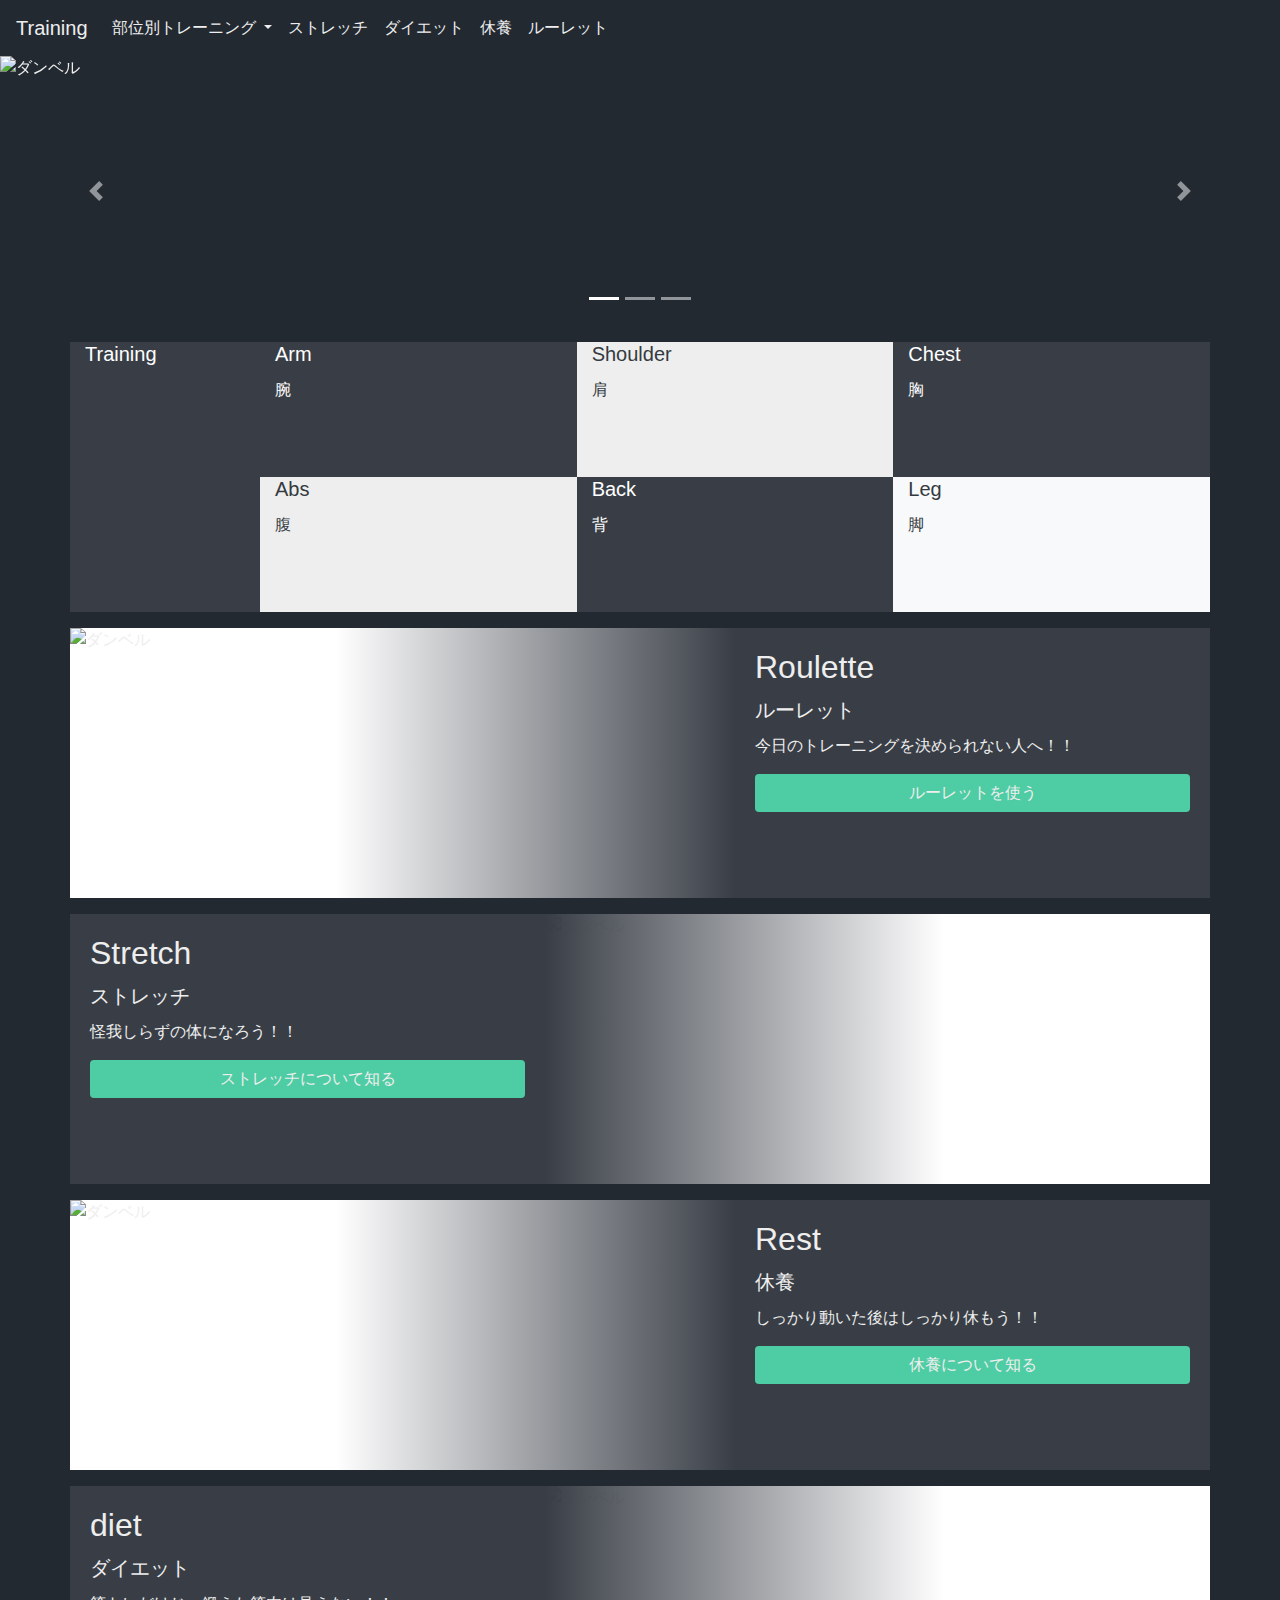
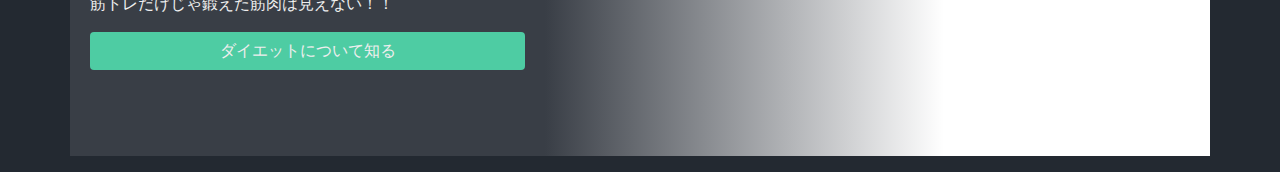
==== index.html @ 97d259b3 "色修正" ====
<!doctype html>
<html lang="ja">
  <head>
    <!-- Required meta tags -->
    <meta charset="utf-8">
    <meta name="viewport" content="width=device-width, initial-scale=1, shrink-to-fit=no">

    <!-- Bootstrap CSSの読み込み -->
    <link rel="stylesheet" href="https://stackpath.bootstrapcdn.com/bootstrap/4.5.2/css/bootstrap.min.css" integrity="sha384-JcKb8q3iqJ61gNV9KGb8thSsNjpSL0n8PARn9HuZOnIxN0hoP+VmmDGMN5t9UJ0Z" crossorigin="anonymous">

    <link rel="stylesheet" href="style.css">

    <title>html-04</title>
  </head>
  <body>
    <!-- Optional JavaScript -->
    <!-- jQuery first, Popper.js, Bootstrap JSの順番に読み込む -->
    <script src="https://code.jquery.com/jquery-3.5.1.slim.min.js" integrity="sha384-DfXdz2htPH0lsSSs5nCTpuj/zy4C+OGpamoFVy38MVBnE+IbbVYUew+OrCXaRkfj" crossorigin="anonymous"></script>
    <script src="https://cdn.jsdelivr.net/npm/popper.js@1.16.1/dist/umd/popper.min.js" integrity="sha384-9/reFTGAW83EW2RDu2S0VKaIzap3H66lZH81PoYlFhbGU+6BZp6G7niu735Sk7lN" crossorigin="anonymous"></script>
    <script src="https://stackpath.bootstrapcdn.com/bootstrap/4.5.2/js/bootstrap.min.js" integrity="sha384-B4gt1jrGC7Jh4AgTPSdUtOBvfO8shuf57BaghqFfPlYxofvL8/KUEfYiJOMMV+rV" crossorigin="anonymous"></script>

    <nav class="navbar navbar-expand-lg bgc-A">
      <a class="navbar-brand mb-0 h1 tec-D" href="index.html">Training</a>
      <button class="navbar-toggler" type="button" data-toggle="collapse" data-target="#navbarSupportedContent" aria-controls="navbarSupportedContent" aria-expanded="false" aria-label="Toggle navigation">
        <span class="navbar-toggler-icon"></span>
      </button>
    
      <div class="collapse navbar-collapse" id="navbarSupportedContent">
        <ul class="navbar-nav mr-auto">
          <li class="nav-item dropdown active">
            <a class="nav-link dropdown-toggle tec-D" href="#" id="navbarDropdown" role="button" data-toggle="dropdown" aria-haspopup="true" aria-expanded="false">
              部位別トレーニング
            </a>
            <div class="dropdown-menu" aria-labelledby="navbarDropdown">
              <a class="dropdown-item" href="Training/Arm.html">腕</a>
              <a class="dropdown-item" href="Training/Shoulder.html">肩</a>
              <a class="dropdown-item" href="Training/Chest.html">胸</a>
              <a class="dropdown-item" href="Training/Abs.html">腹</a>
              <a class="dropdown-item" href="Training/back.html">背</a>
              <a class="dropdown-item" href="Training/Leg.html">脚</a>
            </div>
          </li>
          <li class="nav-item active">
            <a class="nav-link tec-D" href="Stretch/index.html">ストレッチ</a>
          </li>
          <li class="nav-item active">
            <a class="nav-link tec-D" href="diet/index.html">ダイエット</a>
          </li>
          <li class="nav-item active">
            <a class="nav-link tec-D" href="Rest/index.html">休養</a>
          </li>
          <li class="nav-item active">
            <a class="nav-link tec-D" href="roulette/index.html">ルーレット</a>
          </li>
        </ul>
      </div>
    </nav>
    <div id="carouselExampleIndicators" class="carousel slide mb-3" data-ride="carousel">
      <ol class="carousel-indicators">
        <li data-target="#carouselExampleIndicators" data-slide-to="0" class="active"></li>
        <li data-target="#carouselExampleIndicators" data-slide-to="1"></li>
        <li data-target="#carouselExampleIndicators" data-slide-to="2"></li>
      </ol>
      <div class="carousel-inner">
        <div class="carousel-item active">
          <img src="C:\Users\昆\Documents\f18064_3\情報工学基礎実習Ⅱ\実習\面白画像\ダンベル (3).jpg" alt="ダンベル" class="bd-placeholder-img bd-placeholder-img-lg d-block w-100">
        </div>
        <div class="carousel-item">
          <img src="C:\Users\昆\Documents\f18064_3\情報工学基礎実習Ⅱ\実習\面白画像\プレート集合 (4).jpg" alt="ダンベル" class="bd-placeholder-img bd-placeholder-img-lg d-block w-100">
        </div>
        <div class="carousel-item">
          <img src="C:\Users\昆\Documents\f18064_3\情報工学基礎実習Ⅱ\実習\面白画像\ランニング (16).jpg" alt="ダンベル" class="bd-placeholder-img bd-placeholder-img-lg d-block w-100">
        </div>
      </div>
      <a class="carousel-control-prev" href="#carouselExampleIndicators" role="button" data-slide="prev">
        <span class="carousel-control-prev-icon" aria-hidden="true"></span>
        <span class="sr-only">Previous</span>
      </a>
      <a class="carousel-control-next" href="#carouselExampleIndicators" role="button" data-slide="next">
        <span class="carousel-control-next-icon" aria-hidden="true"></span>
        <span class="sr-only">Next</span>
      </a>
    </div>
    <main class="container">
      <div class="row mb-3" style="height: 270px;">
        <div class="col-2 card text-white rounded-0 border border-0 bgc-B">
          <h5 class="card-title">Training</h5>
        </div>
        <div class="col-10 card rounded-0 border border-0">
          <div class="row"  style="height: 135px;">
            <a href="Training/Arm.html" class="col-4 card text-white rounded-0 border border-0 bgc-B">
              <h5 class="card-title">Arm</h5>
              <p class="card-text">腕</p>
            </a>
            <a href="Training/shoulder.html"  class="col-4 card text-dark rounded-0 border border-0 bgc-D">
              <h5 class="card-title">Shoulder</h5>
              <p class="text">肩</p>
            </a>
            <a href="Training/Chest.html" class="col-4 card text-white rounded-0 border border-0 bgc-B">
              <h5 class="card-title">Chest</h5>
              <p class="text">胸</p>
            </a>
          </div>
          <div class="row" style="height: 135px;">
            <a href="Training/Abs.html"  class="col-4 card text-dark rounded-0 border border-0 bgc-D">
              <h5 class="card-title">Abs</h5>
              <p class="text">腹</p>
            </a>
            <a href="Training/back.html" class="col-4 card text-white rounded-0 border border-0 bgc-B">
              <h5 class="card-title">Back</h5>
              <p class="text">背</p>
            </a>
            <a href="Training/Leg.html"  class="col-4 card bg-light text-dark rounded-0 border border-0">
              <h5 class="card-title">Leg</h5>
              <p class="text">脚</p>
            </a>
          </div>
        </div>
      </div>
      <div class="row">
        <div class="card mb-3 rounded-0 border border-0" style="width: 100%;">
          <div class="row no-gutters">
            <div class="col-md-7 trim-l">
              <img src="C:\Users\昆\Documents\f18064_3\情報工学基礎実習Ⅱ\実習\面白画像\プレート中央.jpg" alt="ダンベル" class="bd-placeholder-img bd-placeholder-img-lg d-block w-100">
            </div>
            <div class="col-md-5 bgc-B">
              <div class="card-body">
                <h2 class="card-title tec-D">Roulette</h2>
                <h5 class="card-title tec-D">ルーレット</h5>
                <p class="card-text tec-D">今日のトレーニングを決められない人へ！！</p>
                <a class="btn btn-block bgc-C tec-B" href="roulette/index.html" role="button">ルーレットを使う</a>
              </div>
            </div>
          </div>
        </div>
      </div>
      <div class="row">
        <div class="card mb-3 rounded-0 border border-0" style="width: 100%;">
          <div class="row no-gutters">
            <div class="col-md-5 bgc-B">
              <div class="card-body">
                <h2 class="card-title tec-D">Stretch</h2>
                <h5 class="card-title tec-D">ストレッチ</h5>
                <p class="card-text tec-D">怪我しらずの体になろう！！</p>
                <a class="btn btn-block bgc-C tec-B" href="Stretch/index.html" role="button">ストレッチについて知る</a>
              </div>
            </div>
            <div class="col-md-7 trim-r">
              <img src="C:\Users\昆\Documents\f18064_3\情報工学基礎実習Ⅱ\実習\面白画像\開脚 (4).jpg" alt="ダンベル" class="bd-placeholder-img bd-placeholder-img-lg d-block w-100">
            </div>
          </div>
        </div>
      </div>
      <div class="row">
        <div class="card mb-3 rounded-0 border border-0" style="width: 100%;">
          <div class="row no-gutters">
            <div class="col-md-7 trim-l">
              <img src="C:\Users\昆\Documents\f18064_3\情報工学基礎実習Ⅱ\実習\面白画像\休息.jpg" alt="ダンベル" class="bd-placeholder-img bd-placeholder-img-lg d-block w-100">
            </div>
            <div class="col-md-5 bgc-B">
              <div class="card-body">
                <h2 class="card-title tec-D">Rest</h2>
                <h5 class="card-title tec-D">休養</h5>
                <p class="card-text tec-D">しっかり動いた後はしっかり休もう！！</p>
                <a class="btn btn-block bgc-C tec-B" href="Rest/index.html" role="button">休養について知る</a>
              </div>
            </div>
          </div>
        </div>
      </div>
      <div class="row">
        <div class="card mb-3 rounded-0 border border-0" style="width: 100%;">
          <div class="row no-gutters">
            <div class="col-md-5 bgc-B">
              <div class="card-body">
                <h2 class="card-title tec-D">diet</h2>
                <h5 class="card-title tec-D">ダイエット</h5>
                <p class="card-text tec-D">筋トレだけじゃ鍛えた筋肉は見えない！！</p>
                <a class="btn btn-block bgc-C tec-B" href="diet/index.html" role="button">ダイエットについて知る</a>
              </div>
            </div>
            <div class="col-md-7 trim-r">
              <img src="C:\Users\昆\Documents\f18064_3\情報工学基礎実習Ⅱ\実習\面白画像\ランニング (11).jpg" alt="ダンベル" class="bd-placeholder-img bd-placeholder-img-lg d-block w-100">
            </div>
          </div>
        </div>
      </div>
    </main>
  </body>
</html>
---- style.css ----
body{
    background-color: #232931;
    color: #eeeeee;
}
img{
    width: 100％;
    height:270px;
    object-fit: cover;
}
a:link { color: #eeeeee; }
a:visited { color: #eeeeee; }
a:hover { color: #4ecca3; }
a:active { color:#4ecca3; }
.bgc-A{
    background-color: #232931;
}
.bgc-B{
    background-color: #393e46;
}
.bgc-C{
    background-color: #4ecca3;
}
.bgc-D{
    background-color: #eeeeee;
}
.tec-A{
    color: #232931;
}
.tec-B{
    color: #393e46;
}
.tec-C{
    color: #4ecca3;
}
.tec-D{
    color: #eeeeee;
}
.trim-l{
    position:relative;
  }
.trim-l:after{
    position: absolute;
    content:"";
    top:0;
    left:0;
    width: 100%;
    height:100%;
    background: -webkit-linear-gradient(left, rgba(255, 255, 255, 0) 40%, #393e46 100%); 
  }
.trim-r{
    position:relative;
  }
.trim-r:after{
    position: absolute;
    content:"";
    top:0;
    left:0;
    width: 100%;
    height:100%;
    background: -webkit-linear-gradient(right, rgba(255, 255, 255, 0) 40%, #393e46 100%); 
  }
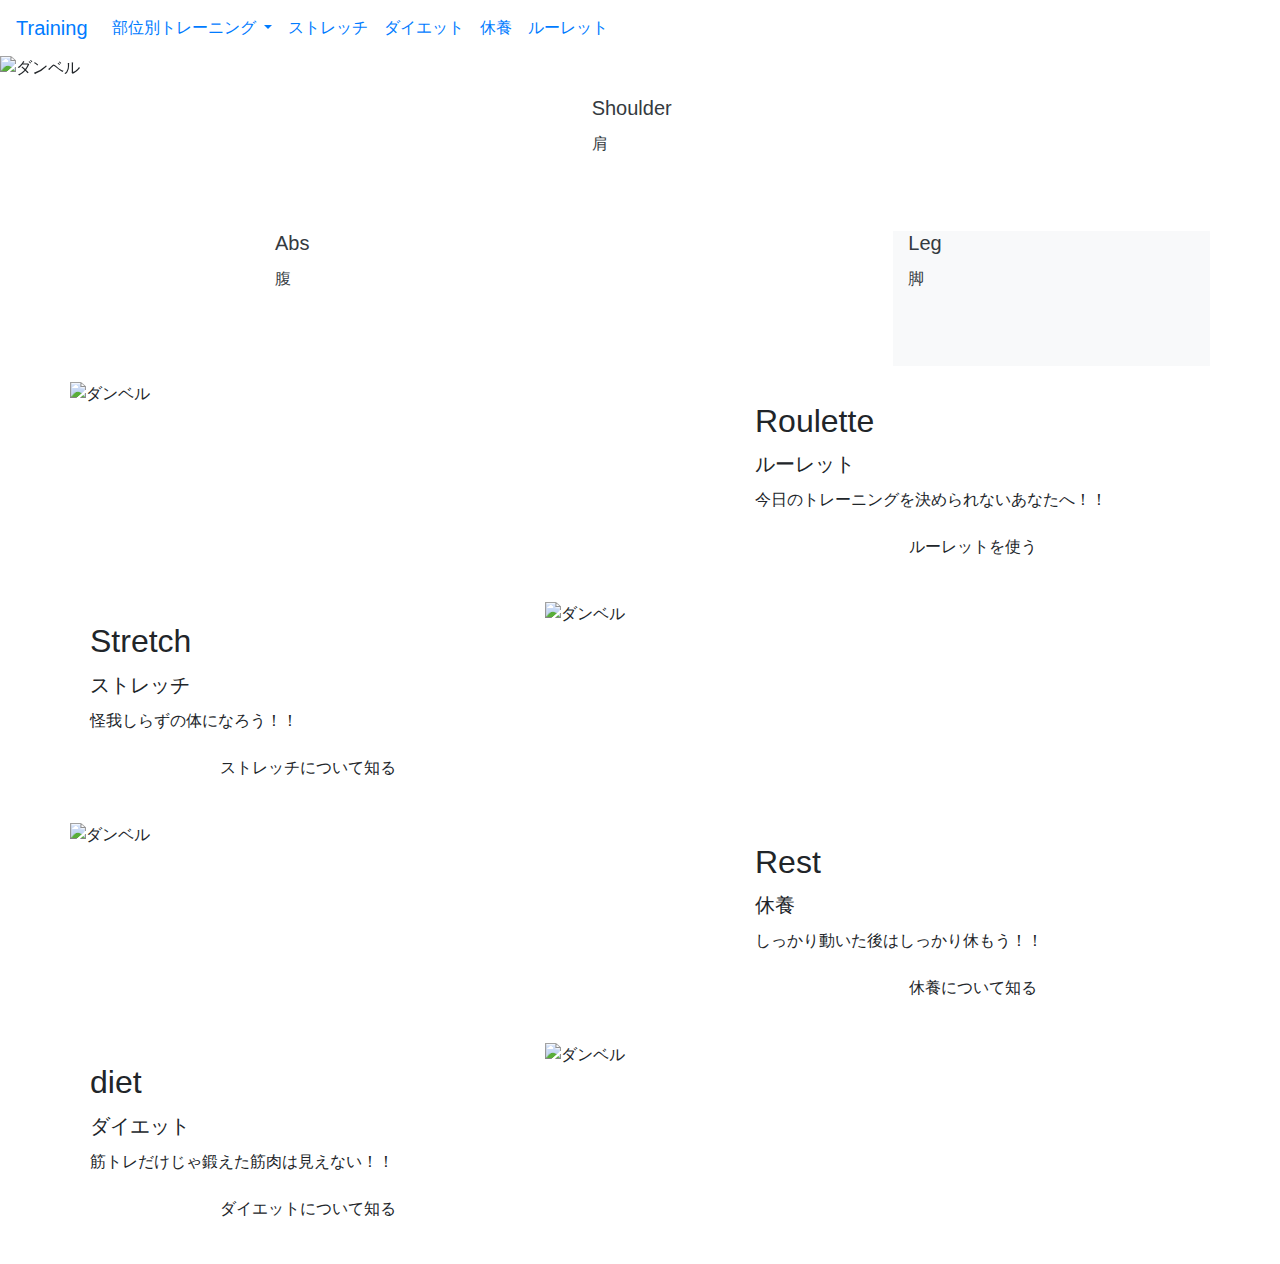
==== commit ae445a81: "ルーレットの動作追加" ====
--- a/index.html
+++ b/index.html
@@ -8,7 +8,8 @@
     <!-- Bootstrap CSSの読み込み -->
     <link rel="stylesheet" href="https://stackpath.bootstrapcdn.com/bootstrap/4.5.2/css/bootstrap.min.css" integrity="sha384-JcKb8q3iqJ61gNV9KGb8thSsNjpSL0n8PARn9HuZOnIxN0hoP+VmmDGMN5t9UJ0Z" crossorigin="anonymous">
 
-    <link rel="stylesheet" href="style.css">
+    <link rel="stylesheet" href="../html-04/style.css">
+    <link rel="stylesheet" href="../html-04/top.css">
 
     <title>html-04</title>
   </head>
@@ -20,7 +21,7 @@
     <script src="https://stackpath.bootstrapcdn.com/bootstrap/4.5.2/js/bootstrap.min.js" integrity="sha384-B4gt1jrGC7Jh4AgTPSdUtOBvfO8shuf57BaghqFfPlYxofvL8/KUEfYiJOMMV+rV" crossorigin="anonymous"></script>
 
     <nav class="navbar navbar-expand-lg bgc-A">
-      <a class="navbar-brand mb-0 h1 tec-D" href="index.html">Training</a>
+      <a class="navbar-brand mb-0 h1 tec-D" href="../html-04/index.html">Training</a>
       <button class="navbar-toggler" type="button" data-toggle="collapse" data-target="#navbarSupportedContent" aria-controls="navbarSupportedContent" aria-expanded="false" aria-label="Toggle navigation">
         <span class="navbar-toggler-icon"></span>
       </button>
@@ -32,25 +33,25 @@
               部位別トレーニング
             </a>
             <div class="dropdown-menu" aria-labelledby="navbarDropdown">
-              <a class="dropdown-item" href="Training/Arm.html">腕</a>
-              <a class="dropdown-item" href="Training/Shoulder.html">肩</a>
-              <a class="dropdown-item" href="Training/Chest.html">胸</a>
-              <a class="dropdown-item" href="Training/Abs.html">腹</a>
-              <a class="dropdown-item" href="Training/back.html">背</a>
-              <a class="dropdown-item" href="Training/Leg.html">脚</a>
+              <a class="dropdown-item" href="../html-04/Training/Arm.html">腕</a>
+              <a class="dropdown-item" href="../html-04/Training/Shoulder.html">肩</a>
+              <a class="dropdown-item" href="../html-04/Training/Chest.html">胸</a>
+              <a class="dropdown-item" href="../html-04/Training/Abs.html">腹</a>
+              <a class="dropdown-item" href="../html-04/Training/back.html">背</a>
+              <a class="dropdown-item" href="../html-04/Training/Leg.html">脚</a>
             </div>
           </li>
           <li class="nav-item active">
-            <a class="nav-link tec-D" href="Stretch/index.html">ストレッチ</a>
+            <a class="nav-link tec-D" href="../html-04/Stretch/index.html">ストレッチ</a>
           </li>
           <li class="nav-item active">
-            <a class="nav-link tec-D" href="diet/index.html">ダイエット</a>
+            <a class="nav-link tec-D" href="../html-04/Diet/index.html">ダイエット</a>
           </li>
           <li class="nav-item active">
-            <a class="nav-link tec-D" href="Rest/index.html">休養</a>
+            <a class="nav-link tec-D" href="../html-04/Rest/index.html">休養</a>
           </li>
           <li class="nav-item active">
-            <a class="nav-link tec-D" href="roulette/index.html">ルーレット</a>
+            <a class="nav-link tec-D" href="../html-04/Roulette/index.html">ルーレット</a>
           </li>
         </ul>
       </div>
@@ -83,34 +84,34 @@
     </div>
     <main class="container">
       <div class="row mb-3" style="height: 270px;">
-        <div class="col-2 card text-white rounded-0 border border-0 bgc-B">
+        <div class="col-sm-2 card text-white rounded-0 border border-0 bgc-B">
           <h5 class="card-title">Training</h5>
         </div>
-        <div class="col-10 card rounded-0 border border-0">
+        <div class="col-sm-10 card rounded-0 border border-0">
           <div class="row"  style="height: 135px;">
-            <a href="Training/Arm.html" class="col-4 card text-white rounded-0 border border-0 bgc-B">
+            <a href="../html-04/Training/Arm.html" class="col-4 card text-white rounded-0 border border-0 bgc-B">
               <h5 class="card-title">Arm</h5>
               <p class="card-text">腕</p>
             </a>
-            <a href="Training/shoulder.html"  class="col-4 card text-dark rounded-0 border border-0 bgc-D">
+            <a href="../html-04/Training/Shoulder.html"  class="col-4 card text-dark rounded-0 border border-0 bgc-D">
               <h5 class="card-title">Shoulder</h5>
               <p class="text">肩</p>
             </a>
-            <a href="Training/Chest.html" class="col-4 card text-white rounded-0 border border-0 bgc-B">
+            <a href="../html-04/Training/Chest.html" class="col-4 card text-white rounded-0 border border-0 bgc-B">
               <h5 class="card-title">Chest</h5>
               <p class="text">胸</p>
             </a>
           </div>
           <div class="row" style="height: 135px;">
-            <a href="Training/Abs.html"  class="col-4 card text-dark rounded-0 border border-0 bgc-D">
+            <a href="../html-04/Training/Abs.html"  class="col-4 card text-dark rounded-0 border border-0 bgc-D">
               <h5 class="card-title">Abs</h5>
               <p class="text">腹</p>
             </a>
-            <a href="Training/back.html" class="col-4 card text-white rounded-0 border border-0 bgc-B">
+            <a href="../html-04/Training/back.html" class="col-4 card text-white rounded-0 border border-0 bgc-B">
               <h5 class="card-title">Back</h5>
               <p class="text">背</p>
             </a>
-            <a href="Training/Leg.html"  class="col-4 card bg-light text-dark rounded-0 border border-0">
+            <a href="../html-04/Training/Leg.html"  class="col-4 card bg-light text-dark rounded-0 border border-0">
               <h5 class="card-title">Leg</h5>
               <p class="text">脚</p>
             </a>
@@ -127,8 +128,8 @@
               <div class="card-body">
                 <h2 class="card-title tec-D">Roulette</h2>
                 <h5 class="card-title tec-D">ルーレット</h5>
-                <p class="card-text tec-D">今日のトレーニングを決められない人へ！！</p>
-                <a class="btn btn-block bgc-C tec-B" href="roulette/index.html" role="button">ルーレットを使う</a>
+                <p class="card-text tec-D">今日のトレーニングを決められないあなたへ！！</p>
+                <a class="btn btn-block bgc-C tec-B" href="../html-04/Roulette/index.html" role="button">ルーレットを使う</a>
               </div>
             </div>
           </div>
@@ -142,7 +143,7 @@
                 <h2 class="card-title tec-D">Stretch</h2>
                 <h5 class="card-title tec-D">ストレッチ</h5>
                 <p class="card-text tec-D">怪我しらずの体になろう！！</p>
-                <a class="btn btn-block bgc-C tec-B" href="Stretch/index.html" role="button">ストレッチについて知る</a>
+                <a class="btn btn-block bgc-C tec-B" href="../html-04/Stretch/index.html" role="button">ストレッチについて知る</a>
               </div>
             </div>
             <div class="col-md-7 trim-r">
@@ -162,7 +163,7 @@
                 <h2 class="card-title tec-D">Rest</h2>
                 <h5 class="card-title tec-D">休養</h5>
                 <p class="card-text tec-D">しっかり動いた後はしっかり休もう！！</p>
-                <a class="btn btn-block bgc-C tec-B" href="Rest/index.html" role="button">休養について知る</a>
+                <a class="btn btn-block bgc-C tec-B" href="../html-04/Rest/index.html" role="button">休養について知る</a>
               </div>
             </div>
           </div>
@@ -176,7 +177,7 @@
                 <h2 class="card-title tec-D">diet</h2>
                 <h5 class="card-title tec-D">ダイエット</h5>
                 <p class="card-text tec-D">筋トレだけじゃ鍛えた筋肉は見えない！！</p>
-                <a class="btn btn-block bgc-C tec-B" href="diet/index.html" role="button">ダイエットについて知る</a>
+                <a class="btn btn-block bgc-C tec-B" href="../html-04/Diet/index.html" role="button">ダイエットについて知る</a>
               </div>
             </div>
             <div class="col-md-7 trim-r">
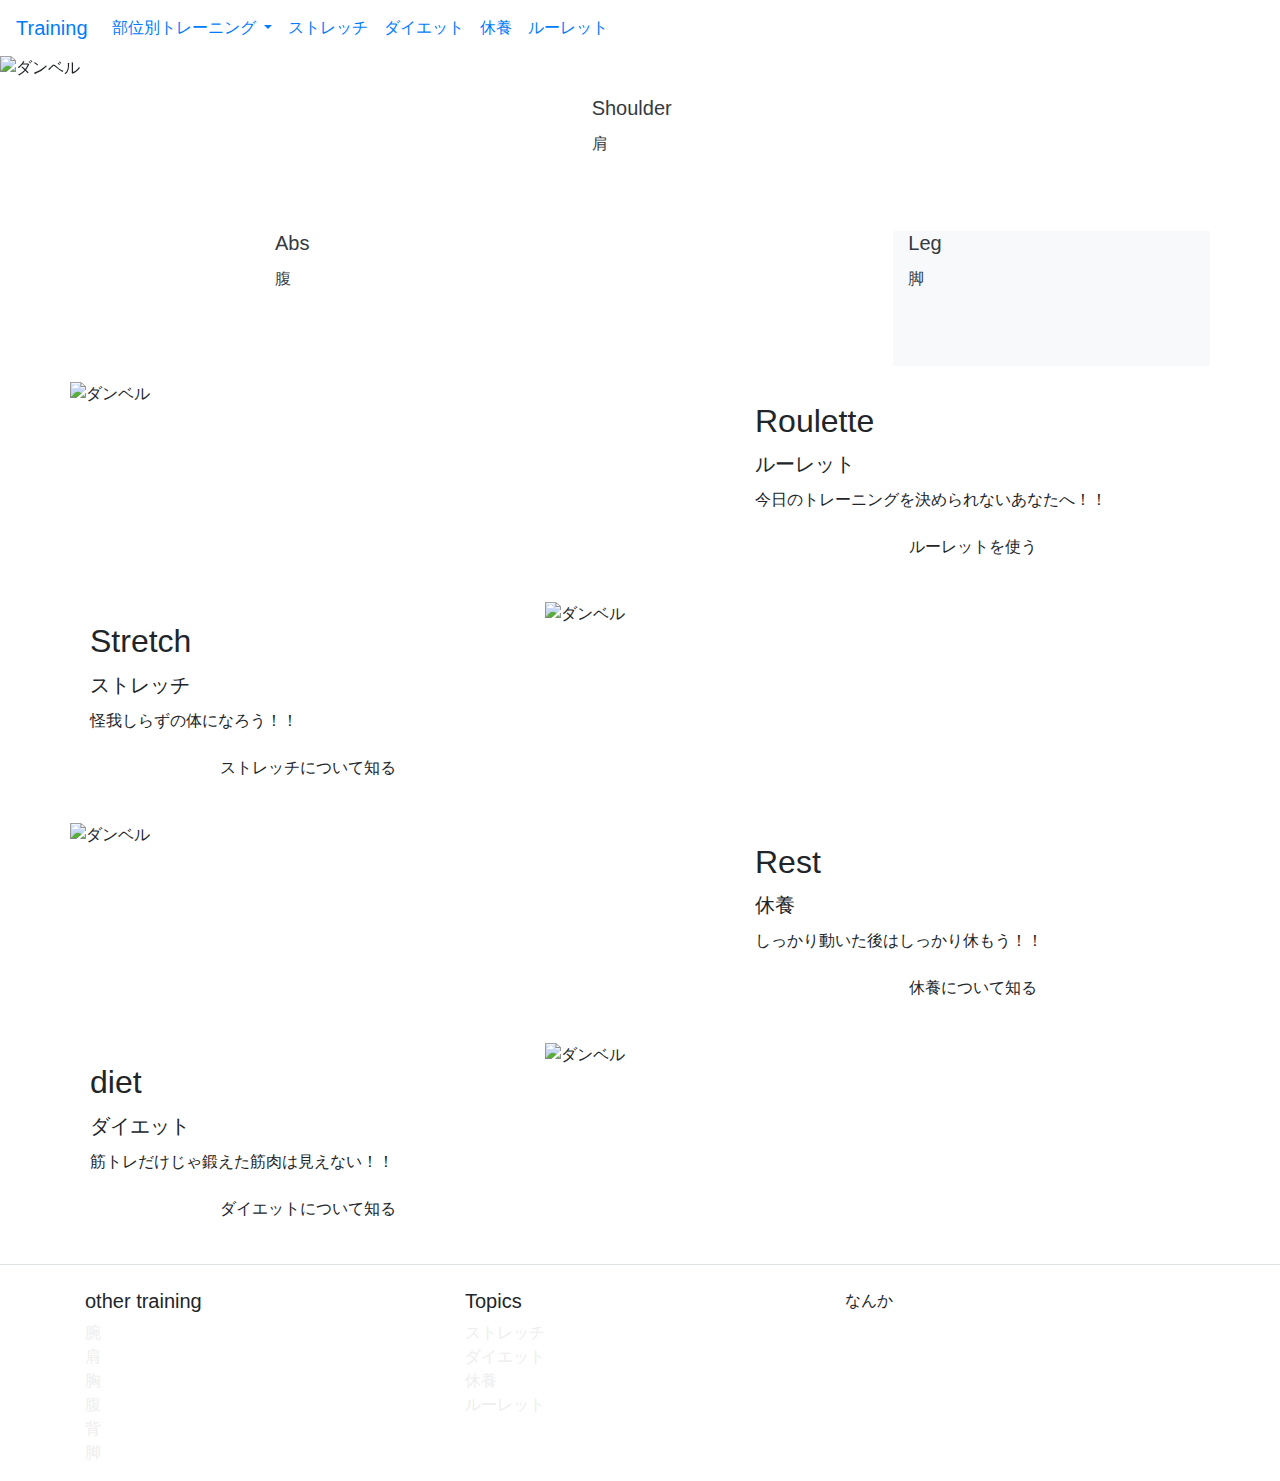
==== commit d1ab72f6: "ヘッダー調整途中" ====
--- a/index.html
+++ b/index.html
@@ -22,7 +22,7 @@
 
     <nav class="navbar navbar-expand-lg bgc-A">
       <a class="navbar-brand mb-0 h1 tec-D" href="../html-04/index.html">Training</a>
-      <button class="navbar-toggler" type="button" data-toggle="collapse" data-target="#navbarSupportedContent" aria-controls="navbarSupportedContent" aria-expanded="false" aria-label="Toggle navigation">
+      <button class="navbar-toggler bgc-D" type="button" data-toggle="collapse" data-target="#navbarSupportedContent" aria-controls="navbarSupportedContent" aria-expanded="false" aria-label="Toggle navigation">
         <span class="navbar-toggler-icon"></span>
       </button>
     
@@ -32,7 +32,7 @@
             <a class="nav-link dropdown-toggle tec-D" href="#" id="navbarDropdown" role="button" data-toggle="dropdown" aria-haspopup="true" aria-expanded="false">
               部位別トレーニング
             </a>
-            <div class="dropdown-menu" aria-labelledby="navbarDropdown">
+            <div class="dropdown-menu bgc-B" aria-labelledby="navbarDropdown">
               <a class="dropdown-item" href="../html-04/Training/Arm.html">腕</a>
               <a class="dropdown-item" href="../html-04/Training/Shoulder.html">肩</a>
               <a class="dropdown-item" href="../html-04/Training/Chest.html">胸</a>
@@ -187,5 +187,46 @@
         </div>
       </div>
     </main>
+    <footer class="pt-4 border-top bgc-B">
+      <div class="container">
+        <div class="row">
+          
+          <div class="col-3 col-md">
+            
+            <h5 class="tec-C">other training</h5>
+            <ul class="list-unstyled text-small">
+              <li><a class="text" href="../Training/Arm.html" style="color: #eeeeee;">腕</a></li>
+              
+              <li><a class="text" href="../Training/Shoulder.html" style="color: #eeeeee;">肩</a></li>
+              
+              <li><a class="text" href="../Training/Chest.html" style="color: #eeeeee;">胸</a></li>
+              
+              <li><a class="text" href="../Training/Abs.html" style="color: #eeeeee;">腹</a></li>
+              
+              <li><a class="text" href="../Training/back.html" style="color: #eeeeee;">背</a></li>
+              
+              <li><a class="text" href="../Training/Leg.html" style="color: #eeeeee;">脚</a></li>
+            </ul>
+          </div>
+          <div class="col-3 col-md">
+            
+            <h5 class="tec-C">Topics</h5>
+            <ul class="list-unstyled text-small">
+              
+              <li><a class="text" href="../Stretch/index.html" style="color: #eeeeee;">ストレッチ</a></li>
+              
+              <li><a class="text" href="../diet/index.html" style="color: #eeeeee;">ダイエット</a></li>
+
+              <li><a class="text" href="../Rest/index.html" style="color: #eeeeee;">休養</a></li>
+              
+              <li><a class="text" href="../roulette/index.html" style="color: #eeeeee;">ルーレット</a></li>
+            </ul>
+          </div>
+          <div class="col-6 col-md">
+              <p>なんか</p>
+          </div>
+        </div>
+      </div>
+    </footer>
   </body>
 </html>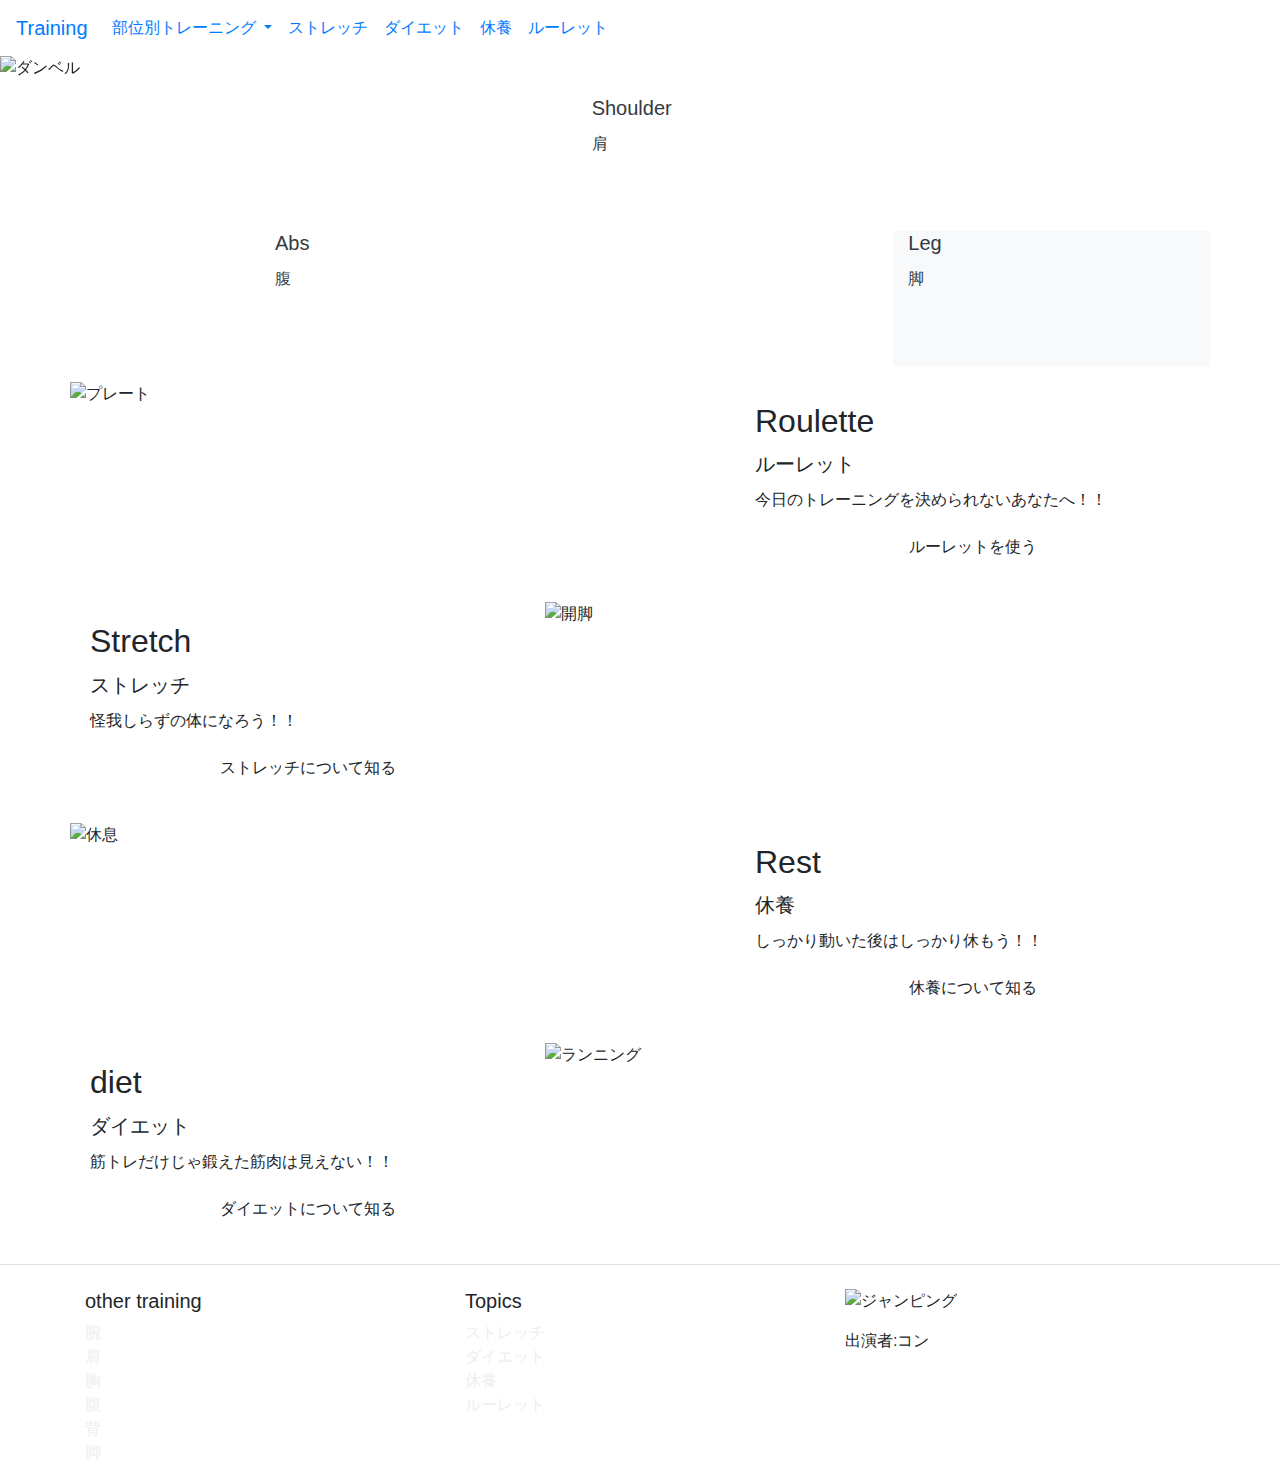
==== commit 3ce9f2a5: "おまけ画像追加" ====
--- a/index.html
+++ b/index.html
@@ -67,10 +67,10 @@
           <img src="C:\Users\昆\Documents\f18064_3\情報工学基礎実習Ⅱ\実習\面白画像\ダンベル (3).jpg" alt="ダンベル" class="bd-placeholder-img bd-placeholder-img-lg d-block w-100">
         </div>
         <div class="carousel-item">
-          <img src="C:\Users\昆\Documents\f18064_3\情報工学基礎実習Ⅱ\実習\面白画像\プレート集合 (4).jpg" alt="ダンベル" class="bd-placeholder-img bd-placeholder-img-lg d-block w-100">
+          <img src="C:\Users\昆\Documents\f18064_3\情報工学基礎実習Ⅱ\実習\面白画像\プレート集合 (4).jpg" alt="プレート集合" class="bd-placeholder-img bd-placeholder-img-lg d-block w-100">
         </div>
         <div class="carousel-item">
-          <img src="C:\Users\昆\Documents\f18064_3\情報工学基礎実習Ⅱ\実習\面白画像\ランニング (16).jpg" alt="ダンベル" class="bd-placeholder-img bd-placeholder-img-lg d-block w-100">
+          <img src="C:\Users\昆\Documents\f18064_3\情報工学基礎実習Ⅱ\実習\面白画像\ランニング (16).jpg" alt="ランニング" class="bd-placeholder-img bd-placeholder-img-lg d-block w-100">
         </div>
       </div>
       <a class="carousel-control-prev" href="#carouselExampleIndicators" role="button" data-slide="prev">
@@ -122,7 +122,7 @@
         <div class="card mb-3 rounded-0 border border-0" style="width: 100%;">
           <div class="row no-gutters">
             <div class="col-md-7 trim-l">
-              <img src="C:\Users\昆\Documents\f18064_3\情報工学基礎実習Ⅱ\実習\面白画像\プレート中央.jpg" alt="ダンベル" class="bd-placeholder-img bd-placeholder-img-lg d-block w-100">
+              <img src="C:\Users\昆\Documents\f18064_3\情報工学基礎実習Ⅱ\実習\面白画像\プレート中央.jpg" alt="プレート" class="bd-placeholder-img bd-placeholder-img-lg d-block w-100">
             </div>
             <div class="col-md-5 bgc-B">
               <div class="card-body">
@@ -138,7 +138,10 @@
       <div class="row">
         <div class="card mb-3 rounded-0 border border-0" style="width: 100%;">
           <div class="row no-gutters">
-            <div class="col-md-5 bgc-B">
+            <div class="col-md-7 trim-r order-md-2">
+              <img src="C:\Users\昆\Documents\f18064_3\情報工学基礎実習Ⅱ\実習\面白画像\開脚 (4).jpg" alt="開脚" class="bd-placeholder-img bd-placeholder-img-lg d-block w-100">
+            </div>
+            <div class="col-md-5 bgc-B order-md-1">
               <div class="card-body">
                 <h2 class="card-title tec-D">Stretch</h2>
                 <h5 class="card-title tec-D">ストレッチ</h5>
@@ -146,9 +149,6 @@
                 <a class="btn btn-block bgc-C tec-B" href="../html-04/Stretch/index.html" role="button">ストレッチについて知る</a>
               </div>
             </div>
-            <div class="col-md-7 trim-r">
-              <img src="C:\Users\昆\Documents\f18064_3\情報工学基礎実習Ⅱ\実習\面白画像\開脚 (4).jpg" alt="ダンベル" class="bd-placeholder-img bd-placeholder-img-lg d-block w-100">
-            </div>
           </div>
         </div>
       </div>
@@ -156,7 +156,7 @@
         <div class="card mb-3 rounded-0 border border-0" style="width: 100%;">
           <div class="row no-gutters">
             <div class="col-md-7 trim-l">
-              <img src="C:\Users\昆\Documents\f18064_3\情報工学基礎実習Ⅱ\実習\面白画像\休息.jpg" alt="ダンベル" class="bd-placeholder-img bd-placeholder-img-lg d-block w-100">
+              <img src="C:\Users\昆\Documents\f18064_3\情報工学基礎実習Ⅱ\実習\面白画像\休息.jpg" alt="休息" class="bd-placeholder-img bd-placeholder-img-lg d-block w-100">
             </div>
             <div class="col-md-5 bgc-B">
               <div class="card-body">
@@ -172,16 +172,16 @@
       <div class="row">
         <div class="card mb-3 rounded-0 border border-0" style="width: 100%;">
           <div class="row no-gutters">
-            <div class="col-md-5 bgc-B">
+            <div class="col-md-7 trim-r order-md-2">
+              <img src="C:\Users\昆\Documents\f18064_3\情報工学基礎実習Ⅱ\実習\面白画像\ランニング (11).jpg" alt="ランニング" class="bd-placeholder-img bd-placeholder-img-lg d-block w-100">
+            </div>
+            <div class="col-md-5 bgc-B order-md-1">
               <div class="card-body">
                 <h2 class="card-title tec-D">diet</h2>
                 <h5 class="card-title tec-D">ダイエット</h5>
                 <p class="card-text tec-D">筋トレだけじゃ鍛えた筋肉は見えない！！</p>
                 <a class="btn btn-block bgc-C tec-B" href="../html-04/Diet/index.html" role="button">ダイエットについて知る</a>
               </div>
-            </div>
-            <div class="col-md-7 trim-r">
-              <img src="C:\Users\昆\Documents\f18064_3\情報工学基礎実習Ⅱ\実習\面白画像\ランニング (11).jpg" alt="ダンベル" class="bd-placeholder-img bd-placeholder-img-lg d-block w-100">
             </div>
           </div>
         </div>
@@ -195,17 +195,17 @@
             
             <h5 class="tec-C">other training</h5>
             <ul class="list-unstyled text-small">
-              <li><a class="text" href="../Training/Arm.html" style="color: #eeeeee;">腕</a></li>
-              
-              <li><a class="text" href="../Training/Shoulder.html" style="color: #eeeeee;">肩</a></li>
-              
-              <li><a class="text" href="../Training/Chest.html" style="color: #eeeeee;">胸</a></li>
-              
-              <li><a class="text" href="../Training/Abs.html" style="color: #eeeeee;">腹</a></li>
-              
-              <li><a class="text" href="../Training/back.html" style="color: #eeeeee;">背</a></li>
-              
-              <li><a class="text" href="../Training/Leg.html" style="color: #eeeeee;">脚</a></li>
+              <li><a class="text" href="../html-04/Training/Arm.html" style="color: #eeeeee;">腕</a></li>
+              
+              <li><a class="text" href="../html-04/Training/Shoulder.html" style="color: #eeeeee;">肩</a></li>
+              
+              <li><a class="text" href="../html-04/Training/Chest.html" style="color: #eeeeee;">胸</a></li>
+              
+              <li><a class="text" href="../html-04/Training/Abs.html" style="color: #eeeeee;">腹</a></li>
+              
+              <li><a class="text" href="../html-04/Training/back.html" style="color: #eeeeee;">背</a></li>
+              
+              <li><a class="text" href="../html-04/Training/Leg.html" style="color: #eeeeee;">脚</a></li>
             </ul>
           </div>
           <div class="col-3 col-md">
@@ -213,17 +213,18 @@
             <h5 class="tec-C">Topics</h5>
             <ul class="list-unstyled text-small">
               
-              <li><a class="text" href="../Stretch/index.html" style="color: #eeeeee;">ストレッチ</a></li>
-              
-              <li><a class="text" href="../diet/index.html" style="color: #eeeeee;">ダイエット</a></li>
-
-              <li><a class="text" href="../Rest/index.html" style="color: #eeeeee;">休養</a></li>
-              
-              <li><a class="text" href="../roulette/index.html" style="color: #eeeeee;">ルーレット</a></li>
+              <li><a class="text" href="../html-04/Stretch/index.html" style="color: #eeeeee;">ストレッチ</a></li>
+              
+              <li><a class="text" href="../html-04/diet/index.html" style="color: #eeeeee;">ダイエット</a></li>
+
+              <li><a class="text" href="../html-04/Rest/index.html" style="color: #eeeeee;">休養</a></li>
+              
+              <li><a class="text" href="../html-04/" style="color: #eeeeee;">ルーレット</a></li>
             </ul>
           </div>
           <div class="col-6 col-md">
-              <p>なんか</p>
+            <img src="img\その他\ジャンピング (1).jpg" alt="ジャンピング" class="mb-3">
+            <p class="tec-A">出演者:コン</p>
           </div>
         </div>
       </div>
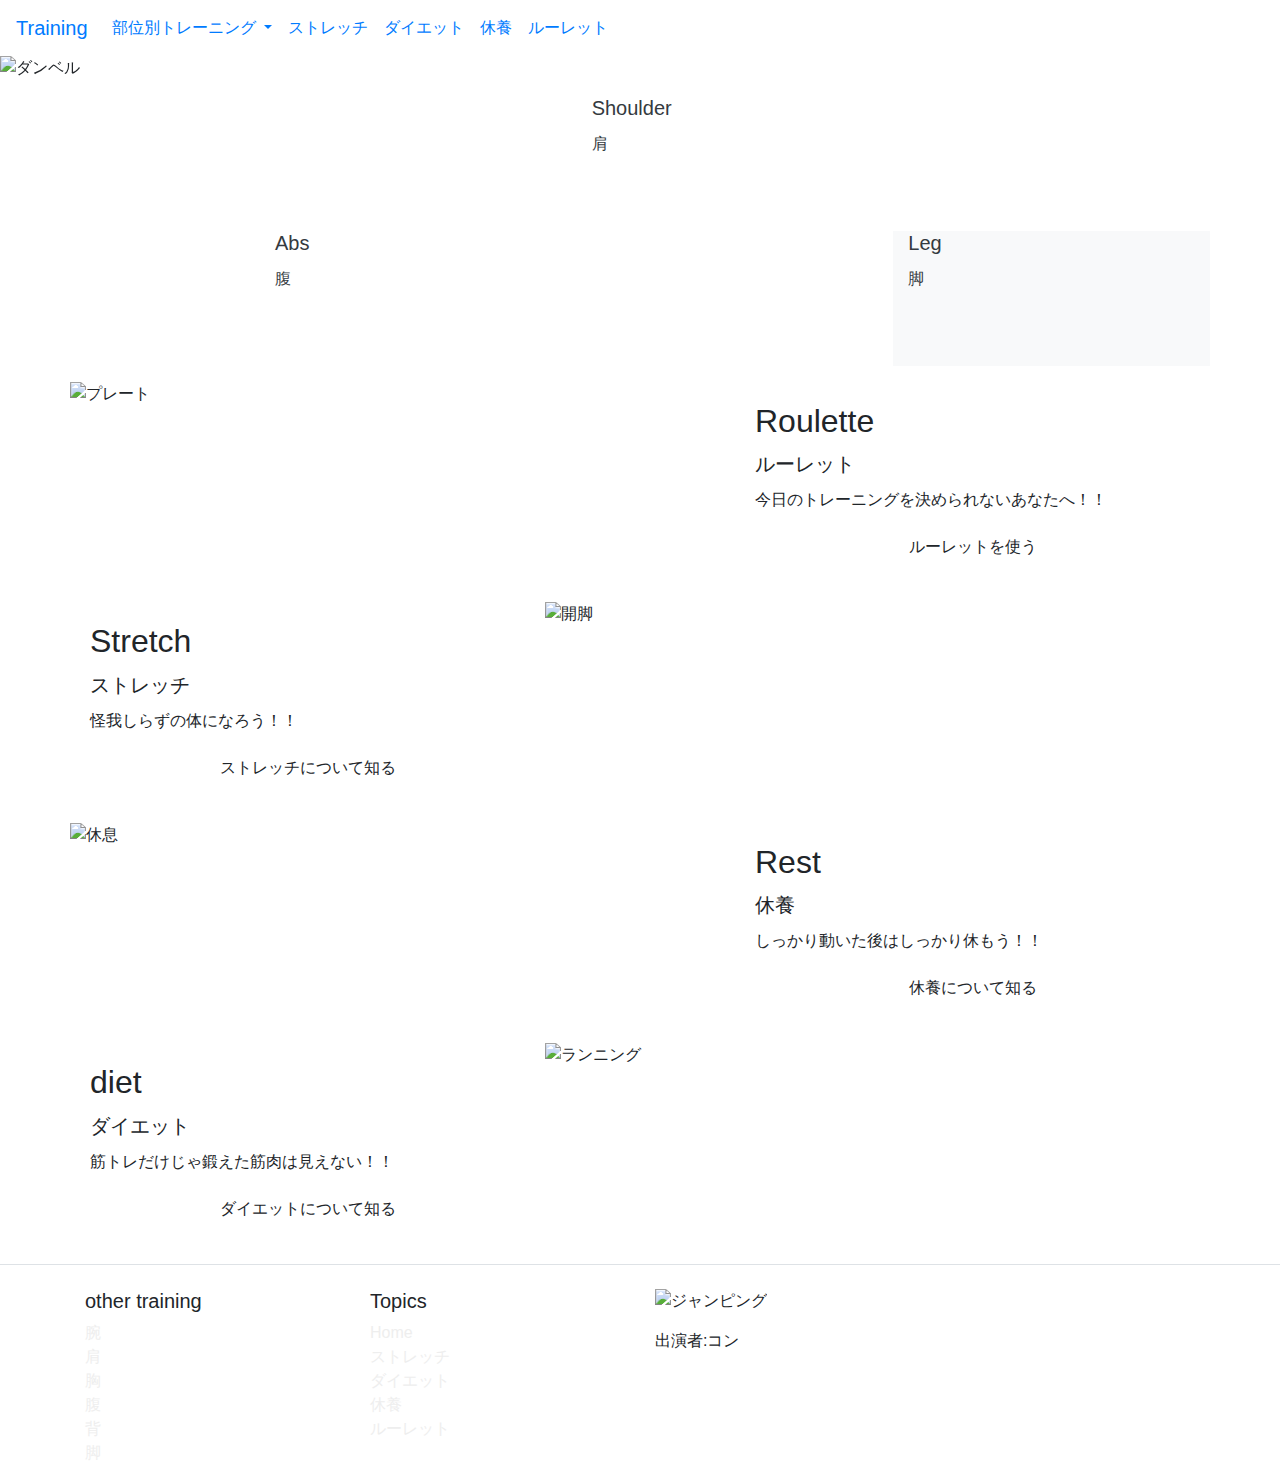
==== commit 3fa8775f: "フッター調整" ====
--- a/index.html
+++ b/index.html
@@ -64,13 +64,13 @@
       </ol>
       <div class="carousel-inner">
         <div class="carousel-item active">
-          <img src="C:\Users\昆\Documents\f18064_3\情報工学基礎実習Ⅱ\実習\面白画像\ダンベル (3).jpg" alt="ダンベル" class="bd-placeholder-img bd-placeholder-img-lg d-block w-100">
+          <img src="..\html-04\img\その他\ダンベル (3).jpg" alt="ダンベル" class="bd-placeholder-img bd-placeholder-img-lg d-block w-100">
         </div>
         <div class="carousel-item">
-          <img src="C:\Users\昆\Documents\f18064_3\情報工学基礎実習Ⅱ\実習\面白画像\プレート集合 (4).jpg" alt="プレート集合" class="bd-placeholder-img bd-placeholder-img-lg d-block w-100">
+          <img src="..\html-04\img\その他\プレート集合 (4).jpg" alt="プレート集合" class="bd-placeholder-img bd-placeholder-img-lg d-block w-100">
         </div>
         <div class="carousel-item">
-          <img src="C:\Users\昆\Documents\f18064_3\情報工学基礎実習Ⅱ\実習\面白画像\ランニング (16).jpg" alt="ランニング" class="bd-placeholder-img bd-placeholder-img-lg d-block w-100">
+          <img src="..\html-04\img\その他\ランニング (16).jpg" alt="ランニング" class="bd-placeholder-img bd-placeholder-img-lg d-block w-100">
         </div>
       </div>
       <a class="carousel-control-prev" href="#carouselExampleIndicators" role="button" data-slide="prev">
@@ -122,7 +122,7 @@
         <div class="card mb-3 rounded-0 border border-0" style="width: 100%;">
           <div class="row no-gutters">
             <div class="col-md-7 trim-l">
-              <img src="C:\Users\昆\Documents\f18064_3\情報工学基礎実習Ⅱ\実習\面白画像\プレート中央.jpg" alt="プレート" class="bd-placeholder-img bd-placeholder-img-lg d-block w-100">
+              <img src="..\html-04\img\その他\プレート中央.jpg" alt="プレート" class="bd-placeholder-img bd-placeholder-img-lg d-block w-100">
             </div>
             <div class="col-md-5 bgc-B">
               <div class="card-body">
@@ -139,7 +139,7 @@
         <div class="card mb-3 rounded-0 border border-0" style="width: 100%;">
           <div class="row no-gutters">
             <div class="col-md-7 trim-r order-md-2">
-              <img src="C:\Users\昆\Documents\f18064_3\情報工学基礎実習Ⅱ\実習\面白画像\開脚 (4).jpg" alt="開脚" class="bd-placeholder-img bd-placeholder-img-lg d-block w-100">
+              <img src="..\html-04\img\その他\開脚 (4).jpg" alt="開脚" class="bd-placeholder-img bd-placeholder-img-lg d-block w-100">
             </div>
             <div class="col-md-5 bgc-B order-md-1">
               <div class="card-body">
@@ -156,7 +156,7 @@
         <div class="card mb-3 rounded-0 border border-0" style="width: 100%;">
           <div class="row no-gutters">
             <div class="col-md-7 trim-l">
-              <img src="C:\Users\昆\Documents\f18064_3\情報工学基礎実習Ⅱ\実習\面白画像\休息.jpg" alt="休息" class="bd-placeholder-img bd-placeholder-img-lg d-block w-100">
+              <img src="..\html-04\img\その他\休息.jpg" alt="休息" class="bd-placeholder-img bd-placeholder-img-lg d-block w-100">
             </div>
             <div class="col-md-5 bgc-B">
               <div class="card-body">
@@ -173,7 +173,7 @@
         <div class="card mb-3 rounded-0 border border-0" style="width: 100%;">
           <div class="row no-gutters">
             <div class="col-md-7 trim-r order-md-2">
-              <img src="C:\Users\昆\Documents\f18064_3\情報工学基礎実習Ⅱ\実習\面白画像\ランニング (11).jpg" alt="ランニング" class="bd-placeholder-img bd-placeholder-img-lg d-block w-100">
+              <img src="..\html-04\img\その他\ランニング (11).jpg" alt="ランニング" class="bd-placeholder-img bd-placeholder-img-lg d-block w-100">
             </div>
             <div class="col-md-5 bgc-B order-md-1">
               <div class="card-body">
@@ -190,40 +190,29 @@
     <footer class="pt-4 border-top bgc-B">
       <div class="container">
         <div class="row">
-          
-          <div class="col-3 col-md">
-            
+          <div class="col-6 col-md-3">
             <h5 class="tec-C">other training</h5>
             <ul class="list-unstyled text-small">
               <li><a class="text" href="../html-04/Training/Arm.html" style="color: #eeeeee;">腕</a></li>
-              
               <li><a class="text" href="../html-04/Training/Shoulder.html" style="color: #eeeeee;">肩</a></li>
-              
               <li><a class="text" href="../html-04/Training/Chest.html" style="color: #eeeeee;">胸</a></li>
-              
               <li><a class="text" href="../html-04/Training/Abs.html" style="color: #eeeeee;">腹</a></li>
-              
               <li><a class="text" href="../html-04/Training/back.html" style="color: #eeeeee;">背</a></li>
-              
               <li><a class="text" href="../html-04/Training/Leg.html" style="color: #eeeeee;">脚</a></li>
             </ul>
           </div>
-          <div class="col-3 col-md">
-            
+          <div class="col-6 col-md-3">            
             <h5 class="tec-C">Topics</h5>
             <ul class="list-unstyled text-small">
-              
+              <li><a class="text" href="../html-04/index.html" style="color: #eeeeee;">Home</a></li>
               <li><a class="text" href="../html-04/Stretch/index.html" style="color: #eeeeee;">ストレッチ</a></li>
-              
               <li><a class="text" href="../html-04/diet/index.html" style="color: #eeeeee;">ダイエット</a></li>
-
               <li><a class="text" href="../html-04/Rest/index.html" style="color: #eeeeee;">休養</a></li>
-              
-              <li><a class="text" href="../html-04/" style="color: #eeeeee;">ルーレット</a></li>
+              <li><a class="text" href="../html-04/Roulette/index.html" style="color: #eeeeee;">ルーレット</a></li>
             </ul>
           </div>
-          <div class="col-6 col-md">
-            <img src="img\その他\ジャンピング (1).jpg" alt="ジャンピング" class="mb-3">
+          <div class="col-12 col-md-6">
+            <img src="img\その他\ジャンピング (1).jpg" alt="ジャンピング" class="mb-3 ftimg" width="270px">
             <p class="tec-A">出演者:コン</p>
           </div>
         </div>
